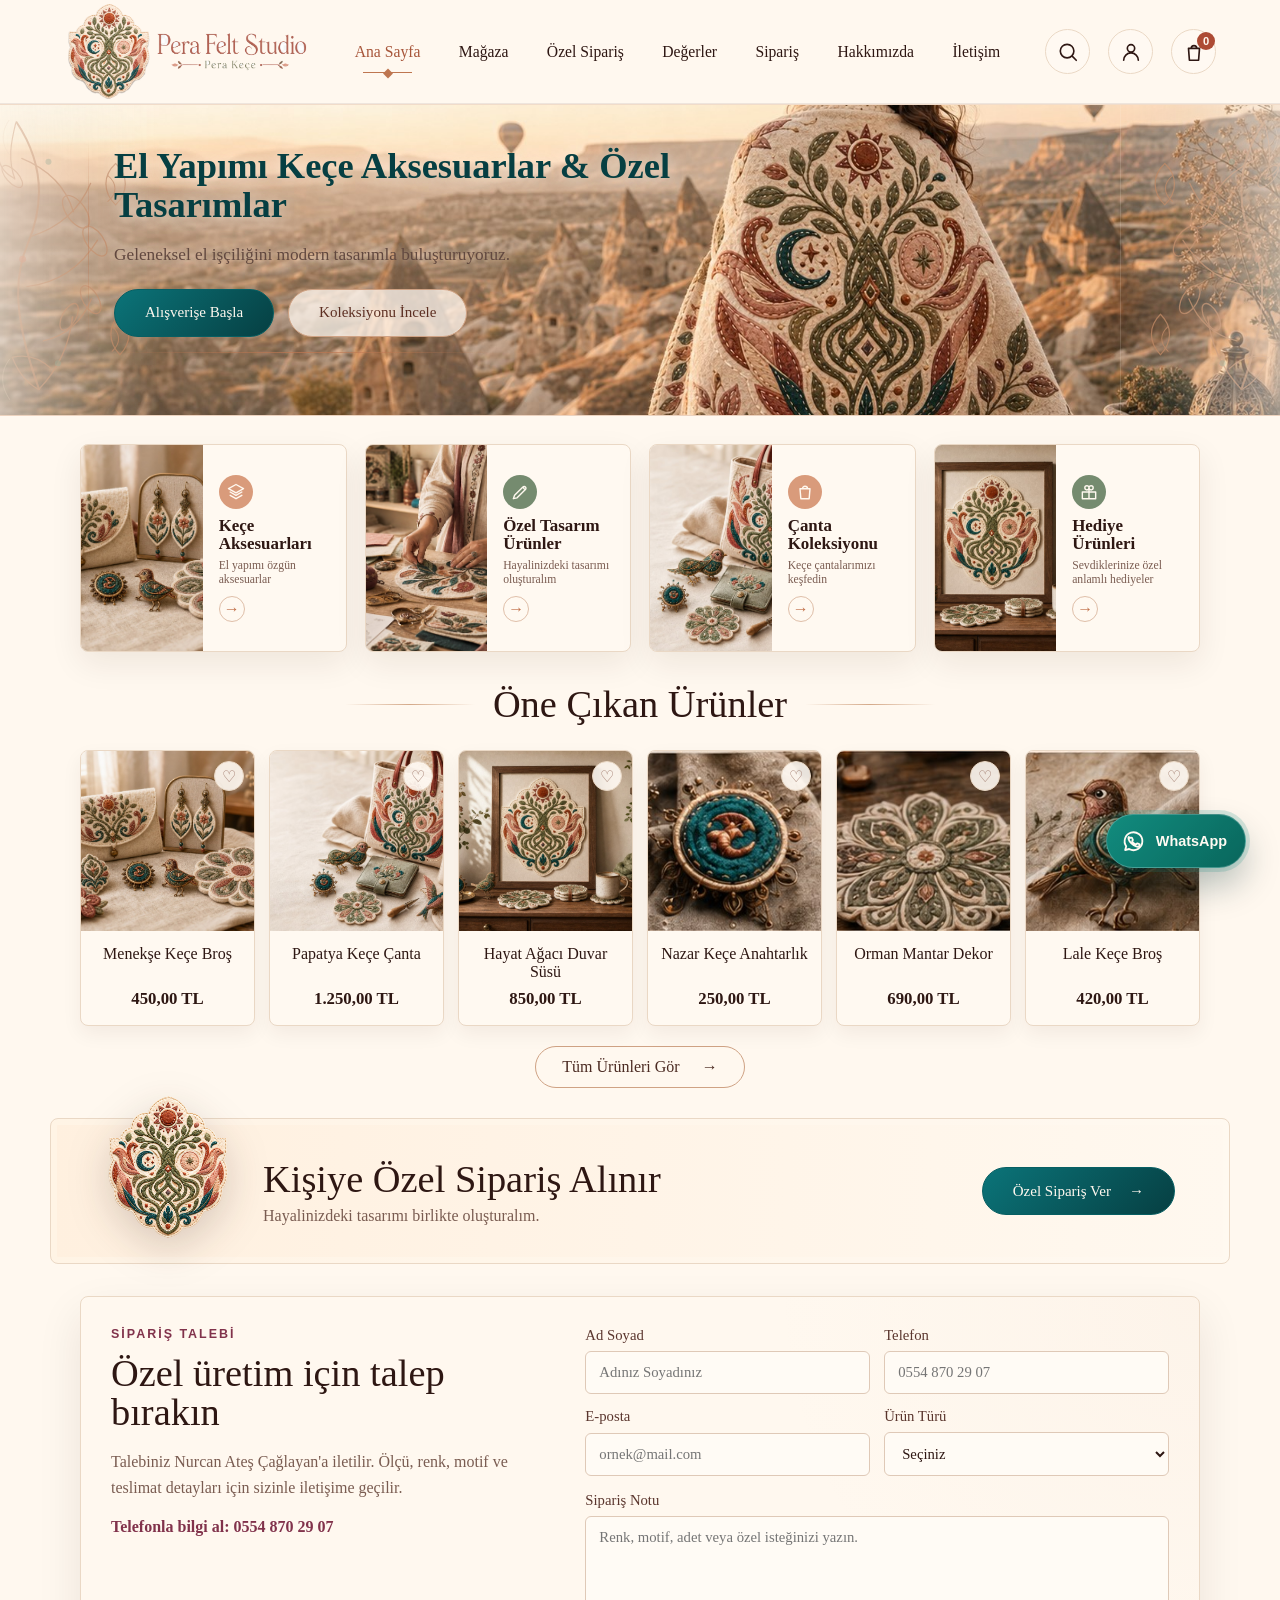
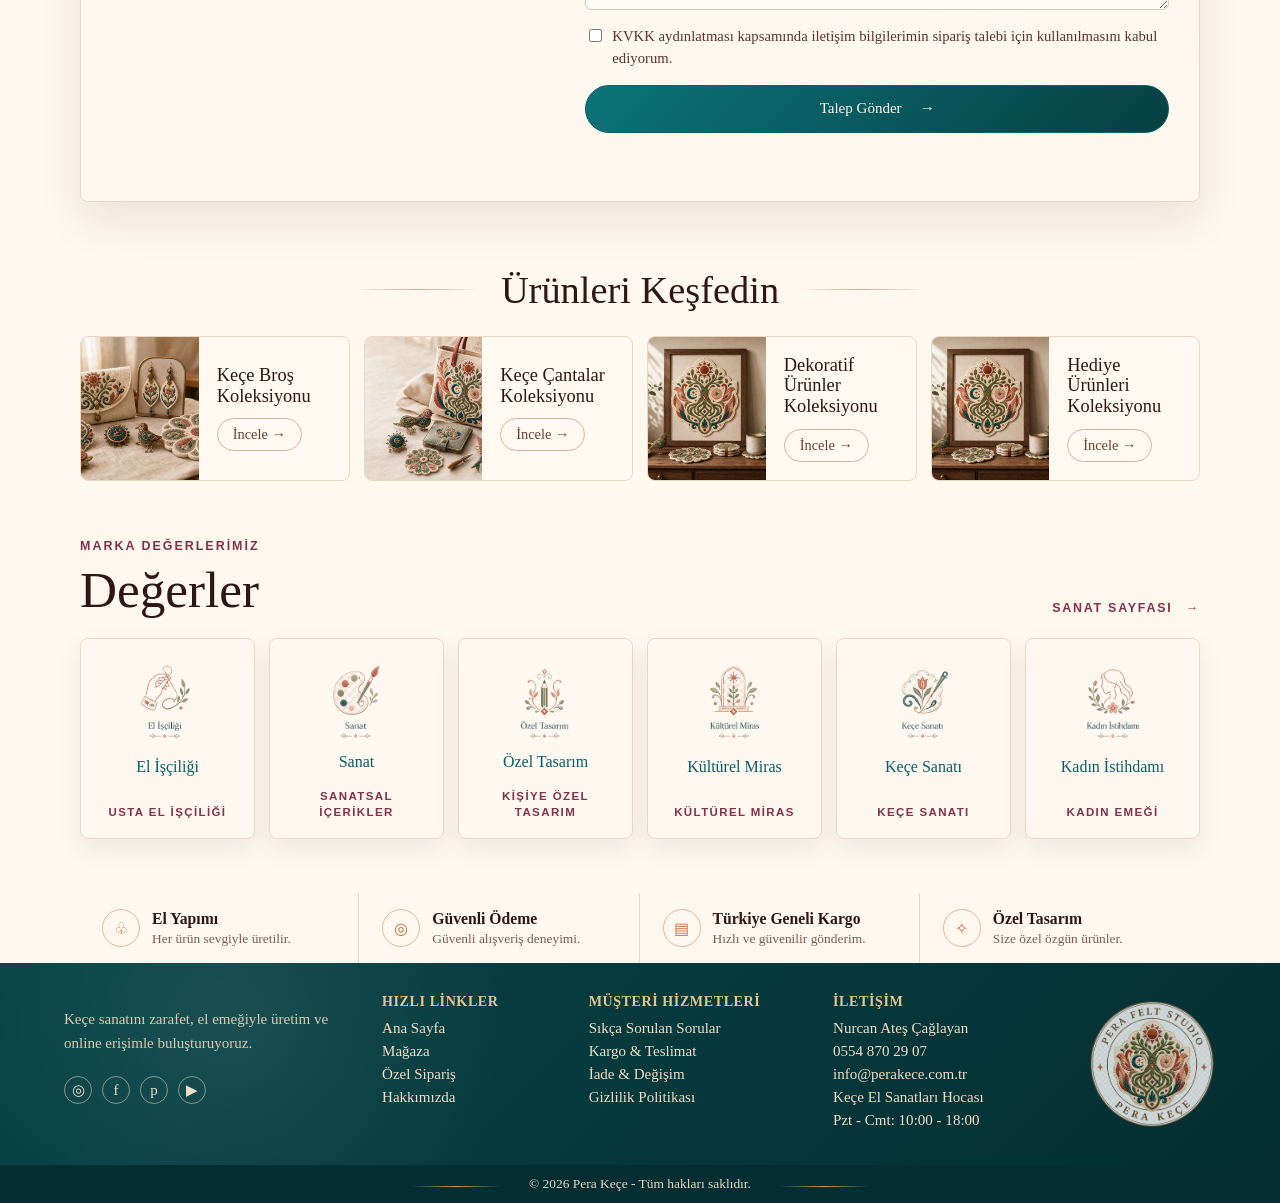
==== index.html @ 97273c36 "Add files via upload" ====
<!doctype html>
<html lang="tr">
  <head>
    <meta charset="utf-8" />
    <meta name="viewport" content="width=device-width, initial-scale=1" />
    <title>Pera Keçe | Keçe El Sanatları</title>
    <meta
      name="description"
      content="Pera Keçe; el yapımı keçe aksesuarlar, özel tasarımlar ve keçe sanat ürünleri."
    />
    <link rel="preload" href="assets/cappadocia-shawl-hero.jpg" as="image" />
    <link rel="stylesheet" href="styles.css" />
  </head>
  <body>
    <header class="site-header" data-header>
      <a class="brand" href="#anasayfa" aria-label="Pera Keçe ana sayfa">
        <img src="assets/logo-horizontal-crop.png" alt="Pera Felt Studio Pera Keçe" />
      </a>

      <button class="menu-toggle" type="button" aria-label="Menüyü aç" aria-expanded="false" data-menu-toggle>
        <span></span>
        <span></span>
        <span></span>
      </button>

      <nav class="main-nav" data-nav aria-label="Ana menü">
        <a href="#anasayfa" aria-current="page">Ana Sayfa</a>
        <a href="#magaza">Mağaza</a>
        <a href="#tasarim">Özel Sipariş</a>
        <a href="#degerler">Değerler</a>
        <a href="#siparis">Sipariş</a>
        <a href="#hakkimizda">Hakkımızda</a>
        <a href="#iletisim">İletişim</a>
      </nav>

      <div class="header-actions" aria-label="Hızlı işlemler">
        <button type="button" aria-label="Arama">
          <svg viewBox="0 0 24 24" aria-hidden="true"><path d="m21 21-4.7-4.7m2.1-5.3a7.4 7.4 0 1 1-14.8 0 7.4 7.4 0 0 1 14.8 0Z" /></svg>
        </button>
        <button type="button" aria-label="Hesabım">
          <svg viewBox="0 0 24 24" aria-hidden="true"><path d="M20 21a8 8 0 0 0-16 0m12-13a4 4 0 1 1-8 0 4 4 0 0 1 8 0Z" /></svg>
        </button>
        <button class="cart-button" type="button" aria-label="Sepet">
          <svg viewBox="0 0 24 24" aria-hidden="true"><path d="M6 8h12l-1 13H7L6 8Zm3 0a3 3 0 0 1 6 0" /></svg>
          <span data-cart-count>0</span>
        </button>
      </div>
    </header>

    <main>
      <section class="hero" id="anasayfa">
        <img src="assets/cappadocia-shawl-hero.jpg" alt="Kapadokya'da işlemeli keçe şal taşıyan kadın" />
        <div class="hero-copy reveal">
          <h1>El Yapımı Keçe Aksesuarlar & Özel Tasarımlar</h1>
          <p>Geleneksel el işçiliğini modern tasarımla buluşturuyoruz.</p>
          <div class="hero-actions">
            <a class="button button-primary" href="#magaza">Alışverişe Başla</a>
            <a class="button button-ghost" href="#urunler">Koleksiyonu İncele</a>
          </div>
        </div>
      </section>

      <section class="shop-cards" id="magaza">
        <a class="shop-card reveal" href="#urunler">
          <img src="assets/premium-accessories.jpg" alt="Keçe aksesuarları" />
          <div class="shop-card-copy">
            <span class="shop-icon">
              <svg viewBox="0 0 24 24" aria-hidden="true"><path d="M12 3 3 8l9 5 9-5-9-5Zm-7 9 7 4 7-4M5 16l7 4 7-4" /></svg>
            </span>
            <h2>Keçe Aksesuarları</h2>
            <p>El yapımı özgün aksesuarlar</p>
            <span class="mini-arrow">→</span>
          </div>
        </a>

        <a class="shop-card reveal delay-1" href="#tasarim">
          <img src="assets/premium-atelier.jpg" alt="Özel tasarım keçe ürünler" />
          <div class="shop-card-copy">
            <span class="shop-icon green">
              <svg viewBox="0 0 24 24" aria-hidden="true"><path d="m4 20 4.5-1 10-10a2.1 2.1 0 0 0-3-3l-10 10L4 20Zm12-13 1 1" /></svg>
            </span>
            <h2>Özel Tasarım Ürünler</h2>
            <p>Hayalinizdeki tasarımı oluşturalım</p>
            <span class="mini-arrow">→</span>
          </div>
        </a>

        <a class="shop-card reveal delay-2" href="#koleksiyonlar">
          <img src="assets/premium-hero.jpg" alt="Keçe çanta koleksiyonu" />
          <div class="shop-card-copy">
            <span class="shop-icon">
              <svg viewBox="0 0 24 24" aria-hidden="true"><path d="M6 8h12l-1 12H7L6 8Zm3 0a3 3 0 0 1 6 0" /></svg>
            </span>
            <h2>Çanta Koleksiyonu</h2>
            <p>Keçe çantalarımızı keşfedin</p>
            <span class="mini-arrow">→</span>
          </div>
        </a>

        <a class="shop-card reveal delay-3" href="#koleksiyonlar">
          <img src="assets/premium-home.jpg" alt="Hediye ürünleri" />
          <div class="shop-card-copy">
            <span class="shop-icon green">
              <svg viewBox="0 0 24 24" aria-hidden="true"><path d="M20 12v8H4v-8m16 0H4m8 8V7m-5 0a2.5 2.5 0 0 0 5 0 2.5 2.5 0 0 0-5 0Zm5 0a2.5 2.5 0 1 1 5 0 2.5 2.5 0 0 1-5 0Z" /></svg>
            </span>
            <h2>Hediye Ürünleri</h2>
            <p>Sevdiklerinize özel anlamlı hediyeler</p>
            <span class="mini-arrow">→</span>
          </div>
        </a>
      </section>

      <section class="featured section-shell" id="urunler">
        <div class="ornament-title">
          <span></span>
          <h2>Öne Çıkan Ürünler</h2>
          <span></span>
        </div>

        <div class="product-grid">
          <article class="product-card reveal">
            <button class="heart" type="button" aria-label="Favoriye ekle">♡</button>
            <img src="assets/premium-accessories.jpg" alt="Menekşe keçe broş" />
            <h3>Menekşe Keçe Broş</h3>
            <strong>450,00 TL</strong>
          </article>
          <article class="product-card reveal delay-1">
            <button class="heart" type="button" aria-label="Favoriye ekle">♡</button>
            <img src="assets/premium-hero.jpg" alt="Papatya keçe çanta" />
            <h3>Papatya Keçe Çanta</h3>
            <strong>1.250,00 TL</strong>
          </article>
          <article class="product-card reveal delay-2">
            <button class="heart" type="button" aria-label="Favoriye ekle">♡</button>
            <img src="assets/premium-home.jpg" alt="Hayat ağacı duvar süsü" />
            <h3>Hayat Ağacı Duvar Süsü</h3>
            <strong>850,00 TL</strong>
          </article>
          <article class="product-card reveal">
            <button class="heart" type="button" aria-label="Favoriye ekle">♡</button>
            <img src="assets/product-bros.jpg" alt="Nazar keçe anahtarlık" />
            <h3>Nazar Keçe Anahtarlık</h3>
            <strong>250,00 TL</strong>
          </article>
          <article class="product-card reveal delay-1">
            <button class="heart" type="button" aria-label="Favoriye ekle">♡</button>
            <img src="assets/product-coaster.jpg" alt="Orman mantar dekor" />
            <h3>Orman Mantar Dekor</h3>
            <strong>690,00 TL</strong>
          </article>
          <article class="product-card reveal delay-2">
            <button class="heart" type="button" aria-label="Favoriye ekle">♡</button>
            <img src="assets/product-bird.jpg" alt="Lale keçe broş" />
            <h3>Lale Keçe Broş</h3>
            <strong>420,00 TL</strong>
          </article>
        </div>

        <a class="all-products" href="#koleksiyonlar">Tüm Ürünleri Gör <span>→</span></a>
      </section>

      <section class="custom-banner" id="tasarim">
        <img src="assets/logo-emblem-crop.png" alt="" aria-hidden="true" />
        <div>
          <h2>Kişiye Özel Sipariş Alınır</h2>
          <p>Hayalinizdeki tasarımı birlikte oluşturalım.</p>
        </div>
        <a class="button button-primary" href="#siparis">Özel Sipariş Ver <span>→</span></a>
      </section>

      <section class="order-section section-shell" id="siparis">
        <div class="order-panel">
          <div class="order-copy">
            <div class="section-kicker">Sipariş Talebi</div>
            <h2>Özel üretim için talep bırakın</h2>
            <p>Talebiniz Nurcan Ateş Çağlayan'a iletilir. Ölçü, renk, motif ve teslimat detayları için sizinle iletişime geçilir.</p>
            <a class="text-call" href="tel:+905548702907">Telefonla bilgi al: 0554 870 29 07</a>
          </div>

          <form class="order-form" data-order-form>
            <div class="form-grid">
              <label>
                Ad Soyad
                <input name="customer_name" autocomplete="name" required placeholder="Adınız Soyadınız" />
              </label>
              <label>
                Telefon
                <input name="phone" autocomplete="tel" required placeholder="0554 870 29 07" />
              </label>
              <label>
                E-posta
                <input name="email" type="email" autocomplete="email" placeholder="ornek@mail.com" />
              </label>
              <label>
                Ürün Türü
                <select name="product_type" required>
                  <option value="">Seçiniz</option>
                  <option>Keçe aksesuar</option>
                  <option>Keçe çanta</option>
                  <option>Dekoratif ürün</option>
                  <option>Özel tasarım</option>
                  <option>Hediye ürün</option>
                </select>
              </label>
            </div>
            <label>
              Sipariş Notu
              <textarea name="note" rows="4" placeholder="Renk, motif, adet veya özel isteğinizi yazın."></textarea>
            </label>
            <label class="consent-line">
              <input name="consent_kvkk" type="checkbox" required />
              KVKK aydınlatması kapsamında iletişim bilgilerimin sipariş talebi için kullanılmasını kabul ediyorum.
            </label>
            <button class="button button-primary" type="submit">Talep Gönder <span>→</span></button>
            <p class="form-status" data-order-status role="status" aria-live="polite"></p>
          </form>
        </div>
      </section>

      <section class="discover section-shell" id="koleksiyonlar">
        <div class="ornament-title">
          <span></span>
          <h2>Ürünleri Keşfedin</h2>
          <span></span>
        </div>

        <div class="discover-grid">
          <a class="discover-card reveal" href="#urunler">
            <img src="assets/premium-accessories.jpg" alt="Keçe broş koleksiyonu" />
            <div>
              <h3>Keçe Broş Koleksiyonu</h3>
              <span>İncele →</span>
            </div>
          </a>
          <a class="discover-card reveal delay-1" href="#urunler">
            <img src="assets/premium-hero.jpg" alt="Keçe çantalar koleksiyonu" />
            <div>
              <h3>Keçe Çantalar Koleksiyonu</h3>
              <span>İncele →</span>
            </div>
          </a>
          <a class="discover-card reveal delay-2" href="#urunler">
            <img src="assets/premium-home.jpg" alt="Dekoratif ürünler koleksiyonu" />
            <div>
              <h3>Dekoratif Ürünler Koleksiyonu</h3>
              <span>İncele →</span>
            </div>
          </a>
          <a class="discover-card reveal delay-3" href="#urunler">
            <img src="assets/premium-home.jpg" alt="Hediye ürünleri koleksiyonu" />
            <div>
              <h3>Hediye Ürünleri Koleksiyonu</h3>
              <span>İncele →</span>
            </div>
          </a>
        </div>
      </section>

      <section class="values-section section-shell" id="degerler">
        <div class="section-kicker">Marka Değerlerimiz</div>
        <div class="values-head">
          <h2>Değerler</h2>
          <a href="sanat.html">Sanat Sayfası <span>→</span></a>
        </div>

        <div class="values-grid">
          <a class="value-card reveal" href="#hakkimizda">
            <img src="assets/value-handwork.png" alt="El işçiliği" />
            <span>El İşçiliği</span>
            <strong>Usta El İşçiliği</strong>
          </a>
          <a class="value-card reveal delay-1" href="sanat.html">
            <img src="assets/value-art.png" alt="Sanat" />
            <span>Sanat</span>
            <strong>Sanatsal İçerikler</strong>
          </a>
          <a class="value-card reveal delay-2" href="#tasarim">
            <img src="assets/value-custom.png" alt="Özel tasarım" />
            <span>Özel Tasarım</span>
            <strong>Kişiye Özel Tasarım</strong>
          </a>
          <a class="value-card reveal" href="#hakkimizda">
            <img src="assets/value-heritage.png" alt="Kültürel miras" />
            <span>Kültürel Miras</span>
            <strong>Kültürel Miras</strong>
          </a>
          <a class="value-card reveal delay-1" href="sanat.html">
            <img src="assets/value-felt.png" alt="Keçe sanatı" />
            <span>Keçe Sanatı</span>
            <strong>Keçe Sanatı</strong>
          </a>
          <a class="value-card reveal delay-2" href="#iletisim">
            <img src="assets/value-women.png" alt="Kadın istihdamı" />
            <span>Kadın İstihdamı</span>
            <strong>Kadın Emeği</strong>
          </a>
        </div>
      </section>

      <section class="service-row" id="hakkimizda">
        <article>
          <span>♧</span>
          <h3>El Yapımı</h3>
          <p>Her ürün sevgiyle üretilir.</p>
        </article>
        <article>
          <span>◎</span>
          <h3>Güvenli Ödeme</h3>
          <p>Güvenli alışveriş deneyimi.</p>
        </article>
        <article>
          <span>▤</span>
          <h3>Türkiye Geneli Kargo</h3>
          <p>Hızlı ve güvenilir gönderim.</p>
        </article>
        <article>
          <span>✧</span>
          <h3>Özel Tasarım</h3>
          <p>Size özel özgün ürünler.</p>
        </article>
      </section>
    </main>

    <footer class="site-footer" id="iletisim">
      <div class="footer-brand">
        <p>Keçe sanatını zarafet, el emeğiyle üretim ve online erişimle buluşturuyoruz.</p>
        <div class="socials" aria-label="Sosyal medya">
          <span>◎</span><span>f</span><span>p</span><span>▶</span>
        </div>
      </div>
      <div>
        <h3>Hızlı Linkler</h3>
        <a href="#anasayfa">Ana Sayfa</a>
        <a href="#magaza">Mağaza</a>
        <a href="#tasarim">Özel Sipariş</a>
        <a href="#hakkimizda">Hakkımızda</a>
      </div>
      <div>
        <h3>Müşteri Hizmetleri</h3>
        <a href="#iletisim">Sıkça Sorulan Sorular</a>
        <a href="#iletisim">Kargo & Teslimat</a>
        <a href="#iletisim">İade & Değişim</a>
        <a href="#iletisim">Gizlilik Politikası</a>
      </div>
      <div>
        <h3>İletişim</h3>
        <span>Nurcan Ateş Çağlayan</span>
        <a href="tel:+905548702907">0554 870 29 07</a>
        <a href="mailto:info@perakece.com.tr">info@perakece.com.tr</a>
        <span>Keçe El Sanatları Hocası</span>
        <span>Pzt - Cmt: 10:00 - 18:00</span>
      </div>
      <img class="footer-seal" src="assets/logo-seal-crop.png" alt="Pera Felt Studio mührü" />
    </footer>

    <div class="copyright">
      <span></span>
      © 2026 Pera Keçe - Tüm hakları saklıdır.
      <span></span>
    </div>

    <a
      class="whatsapp-float"
      href="https://wa.me/905548702907?text=Merhaba%20Pera%20Ke%C3%A7e%2C%20sipari%C5%9F%20hakk%C4%B1nda%20bilgi%20almak%20istiyorum."
      target="_blank"
      rel="noopener"
      aria-label="WhatsApp ile iletişime geç"
    >
      <svg viewBox="0 0 24 24" aria-hidden="true">
        <path d="M20.5 11.8a8.5 8.5 0 0 1-12.7 7.4L4 20.2l1-3.7a8.5 8.5 0 1 1 15.5-4.7Z" />
        <path d="M8.8 8.7c.2-.5.4-.5.7-.5h.5c.2 0 .4 0 .6.4l.7 1.7c.1.2.1.4 0 .6l-.4.6c-.1.1-.2.3-.1.5.3.5.8 1.2 1.4 1.7.7.6 1.4.9 1.9 1.1.2.1.4 0 .5-.1l.7-.8c.2-.2.4-.2.6-.1l1.7.8c.3.1.4.3.4.5-.1.6-.4 1.3-.9 1.6-.5.4-1.4.4-2.4.1-1.8-.5-3.3-1.5-4.7-2.9-1.2-1.2-2.2-2.7-2.7-4.2-.3-.8-.3-1.5.1-2Z" />
      </svg>
      <span>WhatsApp</span>
    </a>

    <script src="supabase-config.js"></script>
    <script src="script.js"></script>
    <script type="module" src="commerce.js"></script>
  </body>
</html>
---- styles.css ----
:root {
  --paper: #fff8ef;
  --cream: #fbf0e2;
  --ink: #2e1713;
  --muted: #7a5c51;
  --teal: #075f63;
  --teal-dark: #063f42;
  --rose: #d99b7b;
  --copper: #be7650;
  --gold: #c59a67;
  --berry: #81324b;
  --line: rgba(46, 23, 19, 0.13);
  --shadow: 0 16px 42px rgba(46, 23, 19, 0.12);
  --max: 1180px;
  --radius: 8px;
}

* {
  box-sizing: border-box;
}

html {
  scroll-behavior: smooth;
}

body {
  margin: 0;
  color: var(--ink);
  background: var(--paper);
  font-family: Georgia, "Times New Roman", serif;
  overflow-x: hidden;
}

body.nav-open {
  overflow: hidden;
}

img {
  display: block;
  max-width: 100%;
}

a {
  color: inherit;
  text-decoration: none;
}

button,
input,
textarea,
select {
  font: inherit;
}

button {
  cursor: pointer;
}

.site-header {
  position: sticky;
  top: 0;
  z-index: 50;
  display: grid;
  grid-template-columns: auto 1fr auto;
  align-items: center;
  min-height: 102px;
  padding: 0 clamp(24px, 5vw, 70px);
  border-bottom: 1px solid rgba(46, 23, 19, 0.08);
  background: rgba(255, 248, 239, 0.96);
  backdrop-filter: blur(14px);
}

.brand img {
  width: clamp(246px, 18vw, 292px);
  height: auto;
}

.main-nav {
  display: flex;
  justify-content: center;
  gap: clamp(24px, 3vw, 42px);
  font-size: 0.98rem;
}

.main-nav a {
  position: relative;
  padding: 36px 0;
}

.main-nav a::after {
  content: "";
  position: absolute;
  left: 8px;
  right: 8px;
  bottom: 24px;
  height: 1px;
  background: var(--copper);
  transform: scaleX(0);
  transition: transform 180ms ease;
}

.main-nav a[aria-current="page"],
.main-nav a:hover {
  color: #a75539;
}

.main-nav a[aria-current="page"]::after,
.main-nav a:hover::after {
  transform: scaleX(1);
}

.main-nav a[aria-current="page"]::before {
  content: "";
  position: absolute;
  left: 50%;
  bottom: 20px;
  width: 7px;
  aspect-ratio: 1;
  background: var(--copper);
  transform: translateX(-50%) rotate(45deg);
}

.header-actions {
  display: flex;
  justify-content: flex-end;
  gap: 18px;
}

.header-actions button,
.menu-toggle {
  display: grid;
  place-items: center;
  width: 45px;
  aspect-ratio: 1;
  color: var(--ink);
  border: 1px solid #ead8c5;
  border-radius: 50%;
  background: rgba(255, 250, 243, 0.72);
}

.header-actions svg {
  width: 22px;
  height: 22px;
  fill: none;
  stroke: currentColor;
  stroke-linecap: round;
  stroke-linejoin: round;
  stroke-width: 1.8;
}

.cart-button {
  position: relative;
}

.cart-button span {
  position: absolute;
  top: 2px;
  right: 0;
  display: grid;
  place-items: center;
  min-width: 18px;
  height: 18px;
  color: var(--paper);
  border-radius: 999px;
  background: #ad4b34;
  font: 700 0.7rem/1 Arial, sans-serif;
}

.cart-button.is-bumped span {
  animation: bump 420ms ease;
}

.menu-toggle {
  display: none;
  border: 0;
  background: transparent;
}

.menu-toggle span {
  width: 24px;
  height: 1px;
  background: var(--ink);
  transition: transform 180ms ease, opacity 180ms ease;
}

.menu-toggle[aria-expanded="true"] span:nth-child(1) {
  transform: translateY(6px) rotate(42deg);
}

.menu-toggle[aria-expanded="true"] span:nth-child(2) {
  opacity: 0;
}

.menu-toggle[aria-expanded="true"] span:nth-child(3) {
  transform: translateY(-6px) rotate(-42deg);
}

.hero {
  position: relative;
  min-height: 312px;
  overflow: hidden;
  background: var(--cream);
  border-top: 1px solid rgba(190, 118, 80, 0.16);
  border-bottom: 1px solid rgba(190, 118, 80, 0.24);
  box-shadow:
    inset 0 1px 0 rgba(255, 248, 239, 0.72),
    inset 0 -1px 0 rgba(255, 248, 239, 0.48);
}

.hero::before,
.hero::after {
  content: "";
  position: absolute;
  top: 0;
  bottom: 0;
  z-index: 2;
  width: clamp(112px, 13vw, 184px);
  opacity: 0.82;
  pointer-events: none;
  background:
    linear-gradient(90deg, rgba(255, 248, 239, 0.72), rgba(255, 248, 239, 0.28), rgba(255, 248, 239, 0)),
    url("assets/hero-frame.svg") left center / contain no-repeat;
  filter: drop-shadow(0 8px 18px rgba(46, 23, 19, 0.1));
}

.hero::before {
  left: -6px;
}

.hero::after {
  right: -6px;
  transform: scaleX(-1);
}

.hero > img {
  position: absolute;
  inset: 0;
  width: 100%;
  height: 100%;
  object-fit: cover;
  object-position: center right;
}

.hero::selection {
  background: transparent;
}

.hero-copy {
  position: relative;
  z-index: 3;
  max-width: var(--max);
  margin: 0 auto;
  padding: 42px clamp(24px, 5vw, 70px);
}

.hero-copy::before {
  content: "";
  position: absolute;
  left: clamp(24px, 5vw, 70px);
  bottom: 26px;
  z-index: -1;
  width: min(380px, 42vw);
  height: 1px;
  background: linear-gradient(90deg, rgba(190, 118, 80, 0), rgba(190, 118, 80, 0.72), rgba(190, 118, 80, 0));
}

.hero-copy::after {
  content: "";
  position: absolute;
  left: clamp(12px, 3vw, 42px);
  top: 34px;
  bottom: 34px;
  width: 1px;
  opacity: 0.64;
  background: linear-gradient(180deg, rgba(190, 118, 80, 0), rgba(190, 118, 80, 0.65), rgba(190, 118, 80, 0));
}

.hero h1 {
  max-width: 610px;
  margin: 0;
  color: var(--teal-dark);
  font-size: clamp(2.12rem, 2.85vw, 2.9rem);
  font-weight: 600;
  line-height: 1.05;
  text-shadow: 0 2px 18px rgba(255, 248, 239, 0.92);
}

.hero p {
  max-width: 430px;
  margin: 18px 0 0;
  color: #61483f;
  font-size: 1.08rem;
  line-height: 1.55;
  text-shadow: 0 1px 12px rgba(255, 248, 239, 0.92);
}

.hero-actions {
  display: flex;
  flex-wrap: wrap;
  gap: 14px;
  margin-top: 20px;
}

.button {
  display: inline-flex;
  align-items: center;
  justify-content: center;
  gap: 18px;
  min-height: 48px;
  padding: 0 30px;
  border: 1px solid #cfa284;
  border-radius: 999px;
  font-size: 0.94rem;
  transition: transform 180ms ease, box-shadow 180ms ease;
}

.button:hover {
  transform: translateY(-2px);
  box-shadow: 0 12px 26px rgba(46, 23, 19, 0.15);
}

.button-primary {
  color: #fff8ef;
  border-color: var(--teal);
  background: linear-gradient(135deg, #0b7479, var(--teal-dark));
}

.button-ghost {
  color: #5d2f22;
  background: rgba(255, 248, 239, 0.76);
}

.shop-cards {
  display: grid;
  grid-template-columns: repeat(4, minmax(0, 1fr));
  gap: 18px;
  max-width: var(--max);
  margin: 28px auto 0;
  padding: 0 clamp(24px, 3vw, 30px);
}

.shop-card {
  display: grid;
  grid-template-columns: 46% 54%;
  height: 208px;
  border: 1px solid #ead8c5;
  border-radius: var(--radius);
  background: #fff9f1;
  box-shadow: 0 12px 32px rgba(46, 23, 19, 0.08);
  overflow: hidden;
  transition: transform 180ms ease, box-shadow 180ms ease;
}

.shop-card:hover {
  transform: translateY(-4px);
  box-shadow: var(--shadow);
}

.shop-card img {
  width: 100%;
  height: 100%;
  object-fit: cover;
}

.shop-card-copy {
  display: grid;
  align-content: center;
  justify-items: start;
  min-width: 0;
  height: 100%;
  padding: 14px 16px;
}

.shop-icon {
  display: grid;
  place-items: center;
  width: 34px;
  aspect-ratio: 1;
  margin-bottom: 8px;
  color: #fff8ef;
  border-radius: 50%;
  background: var(--rose);
}

.shop-icon.green {
  background: #758b6f;
}

.shop-icon svg {
  width: 20px;
  height: 20px;
  fill: none;
  stroke: currentColor;
  stroke-linecap: round;
  stroke-linejoin: round;
  stroke-width: 1.7;
}

.shop-card h2 {
  margin: 0;
  font-size: 1.06rem;
  line-height: 1.06;
}

.shop-card p {
  margin: 6px 0 8px;
  color: var(--muted);
  font-size: 0.73rem;
  line-height: 1.24;
}

.mini-arrow {
  display: grid;
  place-items: center;
  width: 26px;
  aspect-ratio: 1;
  color: #c2734c;
  border: 1px solid #dfbfa9;
  border-radius: 50%;
}

.section-shell {
  max-width: var(--max);
  margin: 0 auto;
  padding: 30px clamp(24px, 3vw, 30px);
}

.ornament-title {
  display: flex;
  align-items: center;
  justify-content: center;
  gap: 18px;
  margin: 0 0 24px;
  text-align: center;
}

.ornament-title span {
  width: min(130px, 18vw);
  height: 1px;
  background: linear-gradient(90deg, transparent, #d4a989, transparent);
}

.ornament-title h2 {
  margin: 0;
  font-size: clamp(1.8rem, 3vw, 2.7rem);
  font-weight: 500;
}

.product-grid {
  display: grid;
  grid-template-columns: repeat(6, minmax(0, 1fr));
  gap: 14px;
}

.product-card {
  position: relative;
  isolation: isolate;
  border: 1px solid #ead8c5;
  border-radius: var(--radius);
  background: #fff9f1;
  overflow: hidden;
  text-align: center;
  box-shadow: 0 8px 20px rgba(46, 23, 19, 0.06);
  cursor: pointer;
  transition:
    transform 220ms ease,
    border-color 220ms ease,
    box-shadow 220ms ease;
}

.product-card::before {
  content: "";
  position: absolute;
  inset: 0 0 auto;
  z-index: 1;
  height: 180px;
  background: linear-gradient(180deg, rgba(7, 95, 99, 0.08), rgba(46, 23, 19, 0.38));
  opacity: 0;
  transition: opacity 220ms ease;
}

.product-card::after {
  content: "İncele →";
  position: absolute;
  top: 86px;
  left: 50%;
  z-index: 3;
  padding: 9px 18px;
  color: #fff8ef;
  border: 1px solid rgba(255, 248, 239, 0.72);
  border-radius: 999px;
  background: rgba(7, 63, 66, 0.88);
  font-size: 0.82rem;
  opacity: 0;
  transform: translate(-50%, 12px);
  transition: opacity 220ms ease, transform 220ms ease;
  pointer-events: none;
  white-space: nowrap;
}

.product-card:hover,
.product-card:focus-within {
  border-color: rgba(190, 118, 80, 0.62);
  box-shadow: 0 22px 44px rgba(46, 23, 19, 0.16);
  transform: translateY(-8px);
}

.product-card:hover::before,
.product-card:hover::after,
.product-card:focus-within::before,
.product-card:focus-within::after {
  opacity: 1;
}

.product-card img {
  width: 100%;
  height: 180px;
  object-fit: cover;
  transition: transform 420ms ease, filter 220ms ease;
}

.product-card:hover img,
.product-card:focus-within img {
  filter: saturate(1.08) contrast(1.04);
  transform: scale(1.08);
}

.product-card h3 {
  min-height: 38px;
  margin: 14px 10px 6px;
  font-size: 1rem;
  font-weight: 500;
}

.product-card strong {
  display: block;
  margin: 0 10px 16px;
  font-size: 1.05rem;
}

.heart {
  position: absolute;
  top: 10px;
  right: 10px;
  z-index: 4;
  display: grid;
  place-items: center;
  width: 30px;
  aspect-ratio: 1;
  color: #9c7567;
  border: 1px solid #ead8c5;
  border-radius: 50%;
  background: rgba(255, 250, 243, 0.9);
  transition: background 180ms ease, color 180ms ease, transform 180ms ease;
}

.product-card:hover .heart,
.product-card:focus-within .heart {
  color: #fff8ef;
  background: #81324b;
  transform: scale(1.08);
}

.all-products {
  display: flex;
  align-items: center;
  justify-content: center;
  gap: 22px;
  width: fit-content;
  min-width: 210px;
  min-height: 42px;
  margin: 20px auto 0;
  border: 1px solid #cfa284;
  border-radius: 999px;
  color: #4b2a22;
}

.custom-banner {
  display: grid;
  grid-template-columns: auto 1fr auto;
  align-items: center;
  gap: 32px;
  max-width: var(--max);
  margin: 0 auto 10px;
  padding: 22px 54px;
  border: 1px solid #ead8c5;
  border-radius: var(--radius);
  background: linear-gradient(90deg, #fff0df, #fff8ef);
  box-shadow: inset 0 0 0 6px rgba(255, 248, 239, 0.35);
}

.custom-banner > img {
  width: 126px;
  margin-top: -48px;
  filter: drop-shadow(0 12px 20px rgba(46, 23, 19, 0.18));
}

.custom-banner h2 {
  margin: 0;
  font-size: clamp(1.55rem, 3vw, 2.55rem);
  font-weight: 500;
}

.custom-banner p {
  margin: 6px 0 0;
  color: var(--muted);
}

.order-section {
  padding-top: 22px;
  padding-bottom: 36px;
}

.order-panel {
  display: grid;
  grid-template-columns: 0.86fr 1.14fr;
  gap: 34px;
  padding: 30px;
  border: 1px solid #ead8c5;
  border-radius: var(--radius);
  background:
    linear-gradient(90deg, rgba(255, 248, 239, 0.94), rgba(255, 248, 239, 0.78)),
    radial-gradient(circle at 100% 0, rgba(217, 155, 123, 0.22), transparent 34%);
  box-shadow: 0 18px 46px rgba(46, 23, 19, 0.09);
}

.order-copy h2 {
  max-width: 430px;
  margin: 0;
  font-size: clamp(1.9rem, 3vw, 3rem);
  font-weight: 500;
  line-height: 1;
}

.order-copy p {
  max-width: 440px;
  margin: 18px 0 16px;
  color: var(--muted);
  line-height: 1.65;
}

.text-call {
  display: inline-flex;
  color: var(--berry);
  font-weight: 700;
}

.order-form {
  display: grid;
  gap: 16px;
}

.form-grid {
  display: grid;
  grid-template-columns: repeat(2, minmax(0, 1fr));
  gap: 14px;
}

.order-form label {
  display: grid;
  gap: 7px;
  color: #5a352d;
  font-size: 0.92rem;
}

.order-form input,
.order-form select,
.order-form textarea {
  width: 100%;
  border: 1px solid #dfc9b7;
  border-radius: 6px;
  background: rgba(255, 252, 247, 0.9);
  color: var(--ink);
  padding: 12px 13px;
  outline: none;
  transition: border-color 160ms ease, box-shadow 160ms ease;
}

.order-form textarea {
  resize: vertical;
}

.order-form input:focus,
.order-form select:focus,
.order-form textarea:focus {
  border-color: rgba(7, 95, 99, 0.55);
  box-shadow: 0 0 0 3px rgba(7, 95, 99, 0.11);
}

.consent-line {
  grid-template-columns: auto 1fr;
  align-items: start;
  color: var(--muted);
  font-size: 0.82rem;
  line-height: 1.45;
}

.consent-line input {
  width: auto;
  margin-top: 3px;
}

.form-status {
  min-height: 22px;
  margin: 0;
  color: var(--muted);
  font-size: 0.9rem;
}

.form-status[data-state="success"] {
  color: var(--teal);
}

.form-status[data-state="error"] {
  color: var(--berry);
}

.discover-grid {
  display: grid;
  grid-template-columns: repeat(4, minmax(0, 1fr));
  gap: 14px;
}

.discover-card {
  display: grid;
  grid-template-columns: 44% 1fr;
  min-height: 118px;
  border: 1px solid #ead8c5;
  border-radius: var(--radius);
  background: #fff9f1;
  overflow: hidden;
}

.discover-card img {
  width: 100%;
  height: 100%;
  object-fit: cover;
}

.discover-card div {
  display: grid;
  align-content: center;
  padding: 18px;
}

.discover-card h3 {
  margin: 0 0 12px;
  font-size: 1.15rem;
  font-weight: 500;
  line-height: 1.12;
}

.discover-card span {
  justify-self: start;
  padding: 7px 15px;
  border: 1px solid #d6b39c;
  border-radius: 999px;
  color: #684235;
  font-size: 0.9rem;
}

.values-section {
  padding-top: 28px;
  padding-bottom: 54px;
}

.section-kicker {
  margin-bottom: 12px;
  color: var(--berry);
  font: 700 0.78rem/1.2 Arial, sans-serif;
  letter-spacing: 0.16em;
  text-transform: uppercase;
}

.values-head {
  display: flex;
  align-items: end;
  justify-content: space-between;
  gap: 24px;
  margin-bottom: 24px;
}

.values-head h2 {
  margin: 0;
  color: var(--ink);
  font-size: clamp(2.2rem, 4vw, 3.45rem);
  font-weight: 500;
  line-height: 0.95;
}

.values-head a {
  color: var(--berry);
  font: 800 0.78rem/1 Arial, sans-serif;
  letter-spacing: 0.14em;
  text-transform: uppercase;
}

.values-head a span {
  margin-left: 8px;
}

.values-grid {
  display: grid;
  grid-template-columns: repeat(6, minmax(0, 1fr));
  gap: 14px;
}

.value-card {
  display: grid;
  justify-items: center;
  min-height: 190px;
  padding: 22px 14px 18px;
  border: 1px solid #ead8c5;
  border-radius: var(--radius);
  background: rgba(255, 249, 241, 0.72);
  text-align: center;
  box-shadow: 0 10px 26px rgba(46, 23, 19, 0.07);
  transition: transform 220ms ease, box-shadow 220ms ease, border-color 220ms ease;
}

.value-card:hover {
  border-color: rgba(190, 118, 80, 0.58);
  box-shadow: 0 20px 38px rgba(46, 23, 19, 0.13);
  transform: translateY(-6px);
}

.value-card img {
  width: 82px;
  height: 82px;
  object-fit: contain;
  margin-bottom: 10px;
  transition: transform 320ms ease;
}

.value-card:hover img {
  transform: scale(1.08) rotate(-2deg);
}

.value-card span {
  color: var(--teal);
  font-size: 1rem;
}

.value-card strong {
  align-self: end;
  margin-top: 18px;
  color: var(--berry);
  font: 800 0.72rem/1.35 Arial, sans-serif;
  letter-spacing: 0.12em;
  text-transform: uppercase;
}

.service-row {
  display: grid;
  grid-template-columns: repeat(4, minmax(0, 1fr));
  gap: 1px;
  max-width: var(--max);
  margin: 0 auto;
  padding: 0 clamp(24px, 3vw, 30px);
}

.service-row article {
  display: grid;
  grid-template-columns: auto 1fr;
  column-gap: 12px;
  align-items: center;
  padding: 16px 22px;
  border-right: 1px solid #ead8c5;
}

.service-row article:last-child {
  border-right: 0;
}

.service-row span {
  grid-row: span 2;
  display: grid;
  place-items: center;
  width: 38px;
  aspect-ratio: 1;
  color: #c2734c;
  border: 1px solid #ddb99f;
  border-radius: 50%;
}

.service-row h3 {
  margin: 0;
  font-size: 0.98rem;
}

.service-row p {
  margin: 2px 0 0;
  color: var(--muted);
  font-size: 0.84rem;
}

.site-footer {
  position: relative;
  display: grid;
  grid-template-columns: 1.35fr 0.82fr 1fr 1.05fr auto;
  align-items: start;
  gap: 34px;
  padding: 30px clamp(28px, 5vw, 70px);
  color: #f2dfc8;
  background:
    radial-gradient(circle at 18% 30%, rgba(255, 255, 255, 0.08), transparent 26%),
    linear-gradient(135deg, #074447, #042e31);
}

.admin-shell {
  max-width: var(--max);
  margin: 0 auto;
  padding: 44px clamp(24px, 3vw, 30px) 70px;
}

.admin-page .site-header {
  grid-template-columns: auto 1fr;
}

.admin-page .main-nav {
  justify-content: flex-end;
}

.admin-hero,
.admin-card {
  border: 1px solid #ead8c5;
  border-radius: var(--radius);
  background: rgba(255, 249, 241, 0.86);
  box-shadow: 0 14px 36px rgba(46, 23, 19, 0.08);
}

.admin-hero {
  display: flex;
  align-items: center;
  justify-content: space-between;
  gap: 26px;
  margin-bottom: 18px;
  padding: 28px;
}

.admin-hero h1 {
  margin: 0;
  font-size: clamp(2rem, 4vw, 3.2rem);
  font-weight: 500;
}

.admin-hero p {
  max-width: 720px;
  color: var(--muted);
  line-height: 1.62;
}

.admin-card {
  padding: 24px;
  margin-top: 18px;
}

.admin-toolbar {
  display: flex;
  align-items: center;
  justify-content: space-between;
  gap: 18px;
  margin-bottom: 18px;
}

.admin-toolbar h2,
.admin-note h2 {
  margin: 0;
  font-size: 1.45rem;
}

.admin-toolbar p,
.admin-note p {
  margin: 7px 0 0;
  color: var(--muted);
}

.orders-table-wrap {
  overflow-x: auto;
}

.orders-table {
  width: 100%;
  border-collapse: collapse;
  min-width: 860px;
}

.orders-table th,
.orders-table td {
  padding: 12px 10px;
  border-bottom: 1px solid #ead8c5;
  text-align: left;
  vertical-align: top;
}

.orders-table th {
  color: var(--berry);
  font: 800 0.78rem/1 Arial, sans-serif;
  letter-spacing: 0.08em;
  text-transform: uppercase;
}

.status-pill {
  display: inline-flex;
  padding: 5px 10px;
  color: var(--teal-dark);
  border: 1px solid rgba(7, 95, 99, 0.2);
  border-radius: 999px;
  background: rgba(7, 95, 99, 0.08);
  font-size: 0.82rem;
}

.site-footer p {
  max-width: 310px;
  color: #dfc8af;
  font-size: 0.94rem;
  line-height: 1.55;
}

.site-footer h3 {
  margin: 0 0 10px;
  color: #e5c58f;
  font-size: 0.88rem;
  letter-spacing: 0.04em;
  text-transform: uppercase;
}

.site-footer a,
.site-footer span {
  display: block;
  margin: 6px 0;
  color: #f2dfc8;
  font-size: 0.94rem;
}

.socials {
  display: flex;
  gap: 10px;
}

.socials span {
  display: grid;
  place-items: center;
  width: 28px;
  aspect-ratio: 1;
  border: 1px solid rgba(242, 223, 200, 0.5);
  border-radius: 50%;
}

.footer-seal {
  width: 128px;
  align-self: center;
  opacity: 0.82;
}

.copyright {
  display: flex;
  justify-content: center;
  gap: 28px;
  padding: 11px;
  color: #ead8c5;
  background: #042e31;
  font-size: 0.84rem;
}

.copyright span {
  width: 90px;
  height: 1px;
  margin-top: 10px;
  background: linear-gradient(90deg, transparent, #c59a67, transparent);
}

.whatsapp-float {
  position: fixed;
  right: clamp(18px, 3vw, 34px);
  bottom: clamp(18px, 3vw, 32px);
  z-index: 80;
  display: inline-flex;
  align-items: center;
  gap: 10px;
  min-height: 54px;
  padding: 0 18px 0 14px;
  color: #fffaf2;
  border: 1px solid rgba(255, 255, 255, 0.28);
  border-radius: 999px;
  background: linear-gradient(135deg, #128c7e, #075e54);
  box-shadow: 0 18px 34px rgba(4, 46, 49, 0.28);
  font: 800 0.9rem/1 Arial, sans-serif;
  transition: transform 180ms ease, box-shadow 180ms ease, filter 180ms ease;
}

.whatsapp-float::before {
  content: "";
  position: absolute;
  inset: -5px;
  z-index: -1;
  border-radius: inherit;
  background: rgba(18, 140, 126, 0.18);
  animation: whatsapp-pulse 2.6s ease-out infinite;
}

.whatsapp-float svg {
  width: 25px;
  height: 25px;
  fill: none;
  stroke: currentColor;
  stroke-linecap: round;
  stroke-linejoin: round;
  stroke-width: 1.75;
}

.whatsapp-float:hover {
  filter: saturate(1.08);
  box-shadow: 0 22px 42px rgba(4, 46, 49, 0.36);
  transform: translateY(-4px);
}

@keyframes whatsapp-pulse {
  0% {
    opacity: 0.8;
    transform: scale(0.92);
  }

  70%,
  100% {
    opacity: 0;
    transform: scale(1.18);
  }
}

.reveal {
  opacity: 0;
  transform: translateY(22px);
  transition: opacity 640ms ease, transform 640ms ease;
}

.reveal.is-visible {
  opacity: 1;
  transform: translateY(0);
}

.delay-1 {
  transition-delay: 90ms;
}

.delay-2 {
  transition-delay: 160ms;
}

.delay-3 {
  transition-delay: 230ms;
}

@keyframes bump {
  0%,
  100% {
    transform: scale(1);
  }

  45% {
    transform: scale(1.28);
  }
}

/* Sanat sayfası için temel uyumluluk */
.art-hero,
.art-note,
.technique-section,
.seal-band {
  max-width: var(--max);
  margin: 0 auto;
  padding: 56px 28px;
}

.art-content-grid {
  display: grid;
  grid-template-columns: repeat(3, minmax(0, 1fr));
  gap: 18px;
}

.art-content-card {
  position: relative;
  min-height: 360px;
  border-radius: var(--radius);
  overflow: hidden;
}

.art-content-card img {
  width: 100%;
  height: 100%;
  min-height: 360px;
  object-fit: cover;
}

@media (max-width: 1180px) {
  .site-header {
    grid-template-columns: auto auto;
  }

  .main-nav,
  .header-actions {
    display: none;
  }

  .admin-page .main-nav {
    position: static;
    display: flex;
    justify-content: flex-end;
    gap: 22px;
    padding: 0;
    border-bottom: 0;
    background: transparent;
    opacity: 1;
    pointer-events: auto;
    transform: none;
  }

  .admin-page .main-nav a {
    width: auto;
    padding: 34px 0;
  }

  .menu-toggle {
    display: grid;
  }

  .main-nav {
    position: fixed;
    top: 102px;
    left: 0;
    right: 0;
    z-index: 49;
    display: grid;
    justify-items: start;
    gap: 0;
    padding: 18px 28px 28px;
    border-bottom: 1px solid var(--line);
    background: rgba(255, 248, 239, 0.98);
    opacity: 0;
    pointer-events: none;
    transform: translateY(-14px);
    transition: opacity 180ms ease, transform 180ms ease;
  }

  .main-nav.is-open {
    opacity: 1;
    pointer-events: auto;
    transform: translateY(0);
  }

  .main-nav a {
    width: 100%;
    padding: 15px 0;
  }

  .shop-cards,
  .product-grid,
  .discover-grid,
  .values-grid,
  .service-row,
  .site-footer,
  .art-content-grid {
    grid-template-columns: repeat(2, minmax(0, 1fr));
  }

  .custom-banner {
    grid-template-columns: auto 1fr;
  }

  .order-panel {
    grid-template-columns: 1fr;
  }

  .custom-banner .button {
    grid-column: 1 / -1;
    justify-self: start;
  }

  .admin-hero {
    display: grid;
  }
}

@media (max-width: 680px) {
  .site-header {
    min-height: 88px;
    padding: 0 18px;
  }

  .brand img {
    width: 210px;
  }

  .main-nav {
    top: 88px;
  }

  .hero {
    min-height: 560px;
  }

  .hero-copy {
    padding: 48px 24px;
  }

  .hero-copy::before {
    left: 24px;
    bottom: 24px;
    width: calc(100% - 48px);
    height: 1px;
    background: linear-gradient(90deg, rgba(190, 118, 80, 0), rgba(190, 118, 80, 0.72), rgba(190, 118, 80, 0));
  }

  .hero-copy::after {
    left: 14px;
    top: 38px;
    bottom: 38px;
  }

  .hero h1 {
    font-size: 2.45rem;
  }

  .button {
    width: 100%;
  }

  .hero-actions,
  .custom-banner {
    grid-template-columns: 1fr;
  }

  .form-grid {
    grid-template-columns: 1fr;
  }

  .order-panel,
  .admin-hero,
  .admin-card {
    padding: 22px;
  }

  .shop-cards,
  .product-grid,
  .discover-grid,
  .values-grid,
  .service-row,
  .site-footer,
  .art-content-grid {
    grid-template-columns: 1fr;
  }

  .shop-card,
  .discover-card {
    grid-template-columns: 42% 1fr;
  }

  .values-head {
    display: block;
  }

  .values-head a {
    display: inline-block;
    margin-top: 16px;
  }

  .custom-banner {
    padding: 24px;
    text-align: center;
  }

  .custom-banner > img {
    justify-self: center;
    margin: 0;
  }

  .copyright {
    display: block;
    text-align: center;
  }

  .copyright span {
    display: none;
  }

  .whatsapp-float {
    right: 16px;
    bottom: 16px;
    width: 54px;
    padding: 0;
    justify-content: center;
  }

  .whatsapp-float span {
    position: absolute;
    width: 1px;
    height: 1px;
    overflow: hidden;
    clip: rect(0 0 0 0);
  }
}

@media (prefers-reduced-motion: reduce) {
  *,
  *::before,
  *::after {
    scroll-behavior: auto !important;
    animation-duration: 0.01ms !important;
    animation-iteration-count: 1 !important;
    transition-duration: 0.01ms !important;
  }

  .reveal {
    opacity: 1;
    transform: none;
  }
}
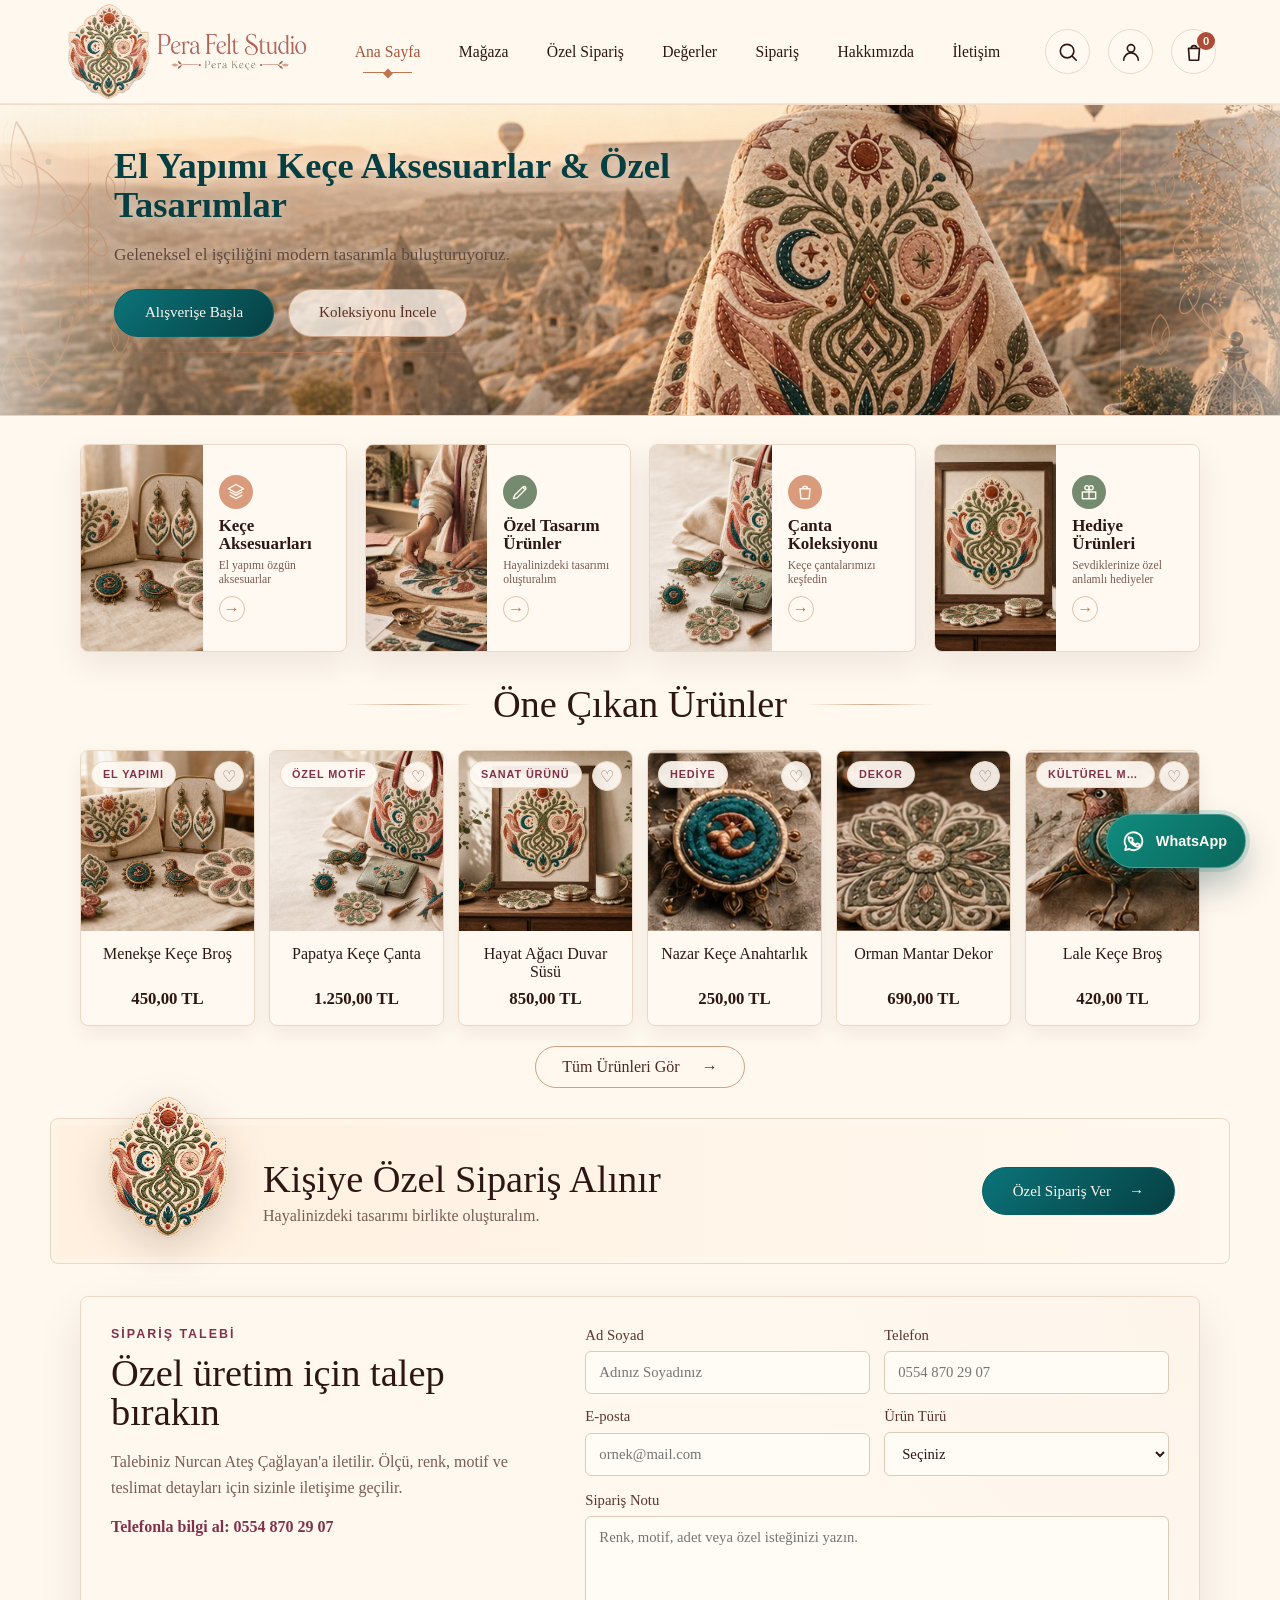
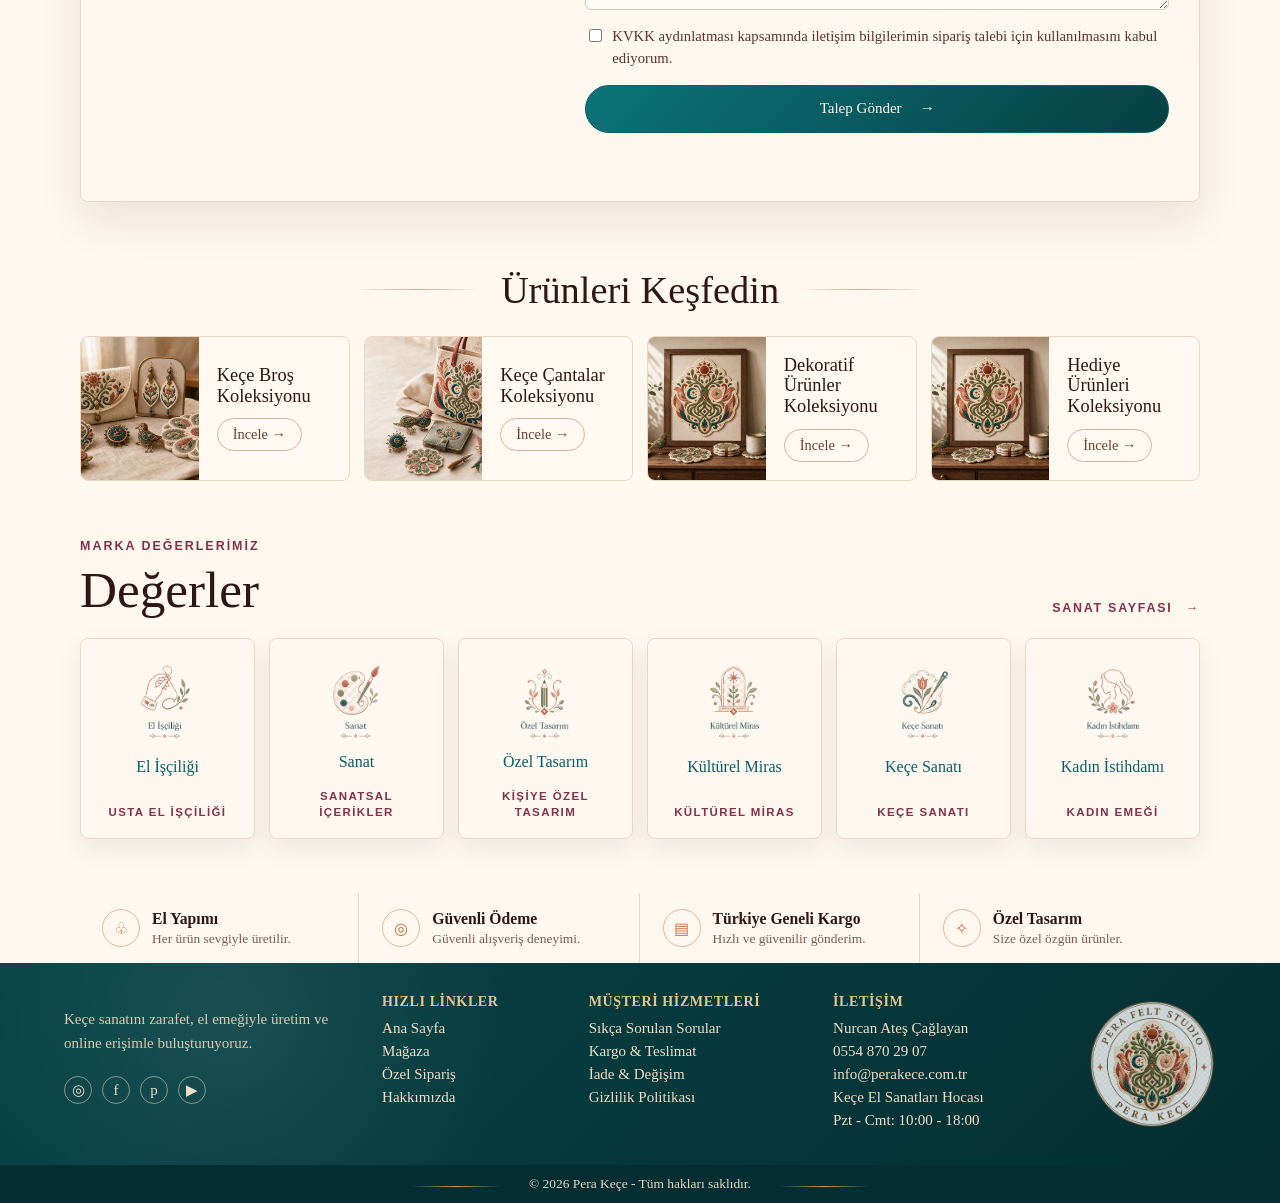
==== commit f5c6ed9f: "Add files via upload" ====
--- a/index.html
+++ b/index.html
@@ -117,7 +117,7 @@
           <span></span>
         </div>
 
-        <div class="product-grid">
+        <div class="product-grid" data-products-grid data-products-limit="6">
           <article class="product-card reveal">
             <button class="heart" type="button" aria-label="Favoriye ekle">♡</button>
             <img src="assets/premium-accessories.jpg" alt="Menekşe keçe broş" />
@@ -374,6 +374,7 @@
     </a>
 
     <script src="supabase-config.js"></script>
+    <script src="products.js"></script>
     <script src="script.js"></script>
     <script type="module" src="commerce.js"></script>
   </body>
--- a/styles.css
+++ b/styles.css
@@ -466,6 +466,12 @@
     transform 220ms ease,
     border-color 220ms ease,
     box-shadow 220ms ease;
+}
+
+.product-link {
+  display: block;
+  color: inherit;
+  text-decoration: none;
 }
 
 .product-card::before {
@@ -532,10 +538,41 @@
   font-weight: 500;
 }
 
-.product-card strong {
+.product-card strong,
+.product-price {
   display: block;
   margin: 0 10px 16px;
   font-size: 1.05rem;
+}
+
+.product-price.has-discount {
+  display: grid;
+  gap: 3px;
+}
+
+.product-price del {
+  color: #8d7168;
+  font-size: 0.84rem;
+  font-weight: 400;
+}
+
+.product-badge {
+  position: absolute;
+  left: 10px;
+  top: 10px;
+  z-index: 4;
+  max-width: calc(100% - 54px);
+  padding: 7px 11px;
+  color: var(--berry);
+  border: 1px solid rgba(234, 216, 197, 0.9);
+  border-radius: 999px;
+  background: rgba(255, 250, 243, 0.92);
+  font: 800 0.68rem/1 Arial, sans-serif;
+  letter-spacing: 0.08em;
+  text-transform: uppercase;
+  white-space: nowrap;
+  overflow: hidden;
+  text-overflow: ellipsis;
 }
 
 .heart {
@@ -922,14 +959,16 @@
 }
 
 .admin-hero,
-.admin-card {
+.admin-card,
+.admin-login-card {
   border: 1px solid #ead8c5;
   border-radius: var(--radius);
   background: rgba(255, 249, 241, 0.86);
   box-shadow: 0 14px 36px rgba(46, 23, 19, 0.08);
 }
 
-.admin-hero {
+.admin-hero,
+.admin-login-card {
   display: flex;
   align-items: center;
   justify-content: space-between;
@@ -938,21 +977,167 @@
   padding: 28px;
 }
 
-.admin-hero h1 {
+.admin-login-card {
+  align-items: start;
+}
+
+.admin-hero h1,
+.admin-login-card h1 {
   margin: 0;
   font-size: clamp(2rem, 4vw, 3.2rem);
   font-weight: 500;
 }
 
-.admin-hero p {
+.admin-hero p,
+.admin-login-card p {
   max-width: 720px;
   color: var(--muted);
   line-height: 1.62;
 }
 
+.admin-hero-actions,
+.admin-form-actions {
+  display: flex;
+  flex-wrap: wrap;
+  gap: 12px;
+}
+
+.admin-login-form {
+  display: grid;
+  gap: 13px;
+  min-width: min(360px, 100%);
+}
+
+.admin-login-form label,
+.product-admin-form label {
+  display: grid;
+  gap: 7px;
+  color: #5a352d;
+  font-size: 0.92rem;
+}
+
+.admin-login-form input,
+.product-admin-form input,
+.product-admin-form select,
+.product-admin-form textarea {
+  width: 100%;
+  border: 1px solid #dfc9b7;
+  border-radius: 6px;
+  background: rgba(255, 252, 247, 0.92);
+  color: var(--ink);
+  padding: 12px 13px;
+  outline: none;
+}
+
 .admin-card {
   padding: 24px;
   margin-top: 18px;
+}
+
+.product-admin-card {
+  display: grid;
+  gap: 22px;
+}
+
+.product-admin-form {
+  display: grid;
+  gap: 16px;
+  padding: 18px;
+  border: 1px solid rgba(234, 216, 197, 0.9);
+  border-radius: var(--radius);
+  background: rgba(255, 248, 239, 0.7);
+}
+
+.product-image-field {
+  display: grid;
+  grid-template-columns: 1fr 220px;
+  gap: 18px;
+  align-items: stretch;
+}
+
+.product-image-preview {
+  display: grid;
+  place-items: center;
+  min-height: 156px;
+  border: 1px dashed #d8b89c;
+  border-radius: var(--radius);
+  background: rgba(255, 252, 247, 0.9);
+  color: var(--muted);
+  overflow: hidden;
+}
+
+.product-image-preview img {
+  width: 100%;
+  height: 100%;
+  object-fit: cover;
+}
+
+.admin-product-list {
+  display: grid;
+  gap: 12px;
+}
+
+.admin-empty,
+.admin-product-item {
+  border: 1px solid #ead8c5;
+  border-radius: var(--radius);
+  background: #fff9f1;
+}
+
+.admin-empty {
+  display: grid;
+  gap: 6px;
+  padding: 18px;
+  color: var(--muted);
+}
+
+.admin-empty strong {
+  color: var(--ink);
+}
+
+.admin-product-item {
+  display: grid;
+  grid-template-columns: 130px 1fr auto;
+  gap: 16px;
+  align-items: center;
+  padding: 12px;
+}
+
+.admin-product-item img {
+  width: 130px;
+  height: 104px;
+  object-fit: cover;
+  border-radius: 6px;
+}
+
+.admin-product-item h3 {
+  margin: 4px 0;
+  font-size: 1.15rem;
+}
+
+.admin-product-item p {
+  margin: 0 0 6px;
+  color: var(--muted);
+}
+
+.admin-product-item span {
+  color: var(--teal);
+  font: 800 0.72rem/1 Arial, sans-serif;
+  letter-spacing: 0.08em;
+  text-transform: uppercase;
+}
+
+.admin-product-item del {
+  margin-left: 8px;
+  color: #8d7168;
+  font-weight: 400;
+}
+
+.admin-product-actions {
+  display: flex;
+  flex-wrap: wrap;
+  justify-content: flex-end;
+  gap: 8px;
 }
 
 .admin-toolbar {
@@ -1008,6 +1193,87 @@
   border-radius: 999px;
   background: rgba(7, 95, 99, 0.08);
   font-size: 0.82rem;
+}
+
+.product-detail-shell {
+  max-width: var(--max);
+  min-height: 520px;
+  margin: 0 auto;
+  padding: 44px clamp(24px, 3vw, 30px) 70px;
+}
+
+.product-detail {
+  display: grid;
+  grid-template-columns: minmax(0, 0.9fr) minmax(0, 1.1fr);
+  gap: 36px;
+  align-items: center;
+}
+
+.product-detail-media {
+  border: 1px solid #ead8c5;
+  border-radius: var(--radius);
+  background: #fff9f1;
+  box-shadow: var(--shadow);
+  overflow: hidden;
+}
+
+.product-detail-media img {
+  width: 100%;
+  aspect-ratio: 1 / 1;
+  object-fit: cover;
+}
+
+.product-detail-copy {
+  padding: 10px 0;
+}
+
+.product-detail-copy h1,
+.product-empty h1 {
+  max-width: 640px;
+  margin: 0;
+  font-size: clamp(2.4rem, 5vw, 4.6rem);
+  font-weight: 500;
+  line-height: 0.96;
+}
+
+.product-detail-copy p,
+.product-empty p {
+  max-width: 620px;
+  color: var(--muted);
+  font-size: 1.04rem;
+  line-height: 1.7;
+}
+
+.product-detail-price .product-price {
+  margin: 18px 0;
+  color: var(--berry);
+  font-size: 1.55rem;
+}
+
+.product-detail-tags {
+  display: flex;
+  flex-wrap: wrap;
+  gap: 10px;
+  margin: 18px 0 22px;
+}
+
+.product-detail-tags span {
+  padding: 8px 12px;
+  border: 1px solid #ead8c5;
+  border-radius: 999px;
+  background: #fff9f1;
+  color: var(--teal-dark);
+  font-size: 0.84rem;
+}
+
+.product-empty {
+  display: grid;
+  justify-items: start;
+  gap: 12px;
+  padding: 44px;
+  border: 1px solid #ead8c5;
+  border-radius: var(--radius);
+  background: #fff9f1;
 }
 
 .site-footer p {
@@ -1276,7 +1542,8 @@
     justify-self: start;
   }
 
-  .admin-hero {
+  .admin-hero,
+  .admin-login-card {
     display: grid;
   }
 }
@@ -1336,8 +1603,24 @@
 
   .order-panel,
   .admin-hero,
+  .admin-login-card,
   .admin-card {
     padding: 22px;
+  }
+
+  .product-image-field,
+  .admin-product-item,
+  .product-detail {
+    grid-template-columns: 1fr;
+  }
+
+  .admin-product-item img {
+    width: 100%;
+    height: 180px;
+  }
+
+  .admin-product-actions {
+    justify-content: flex-start;
   }
 
   .shop-cards,
